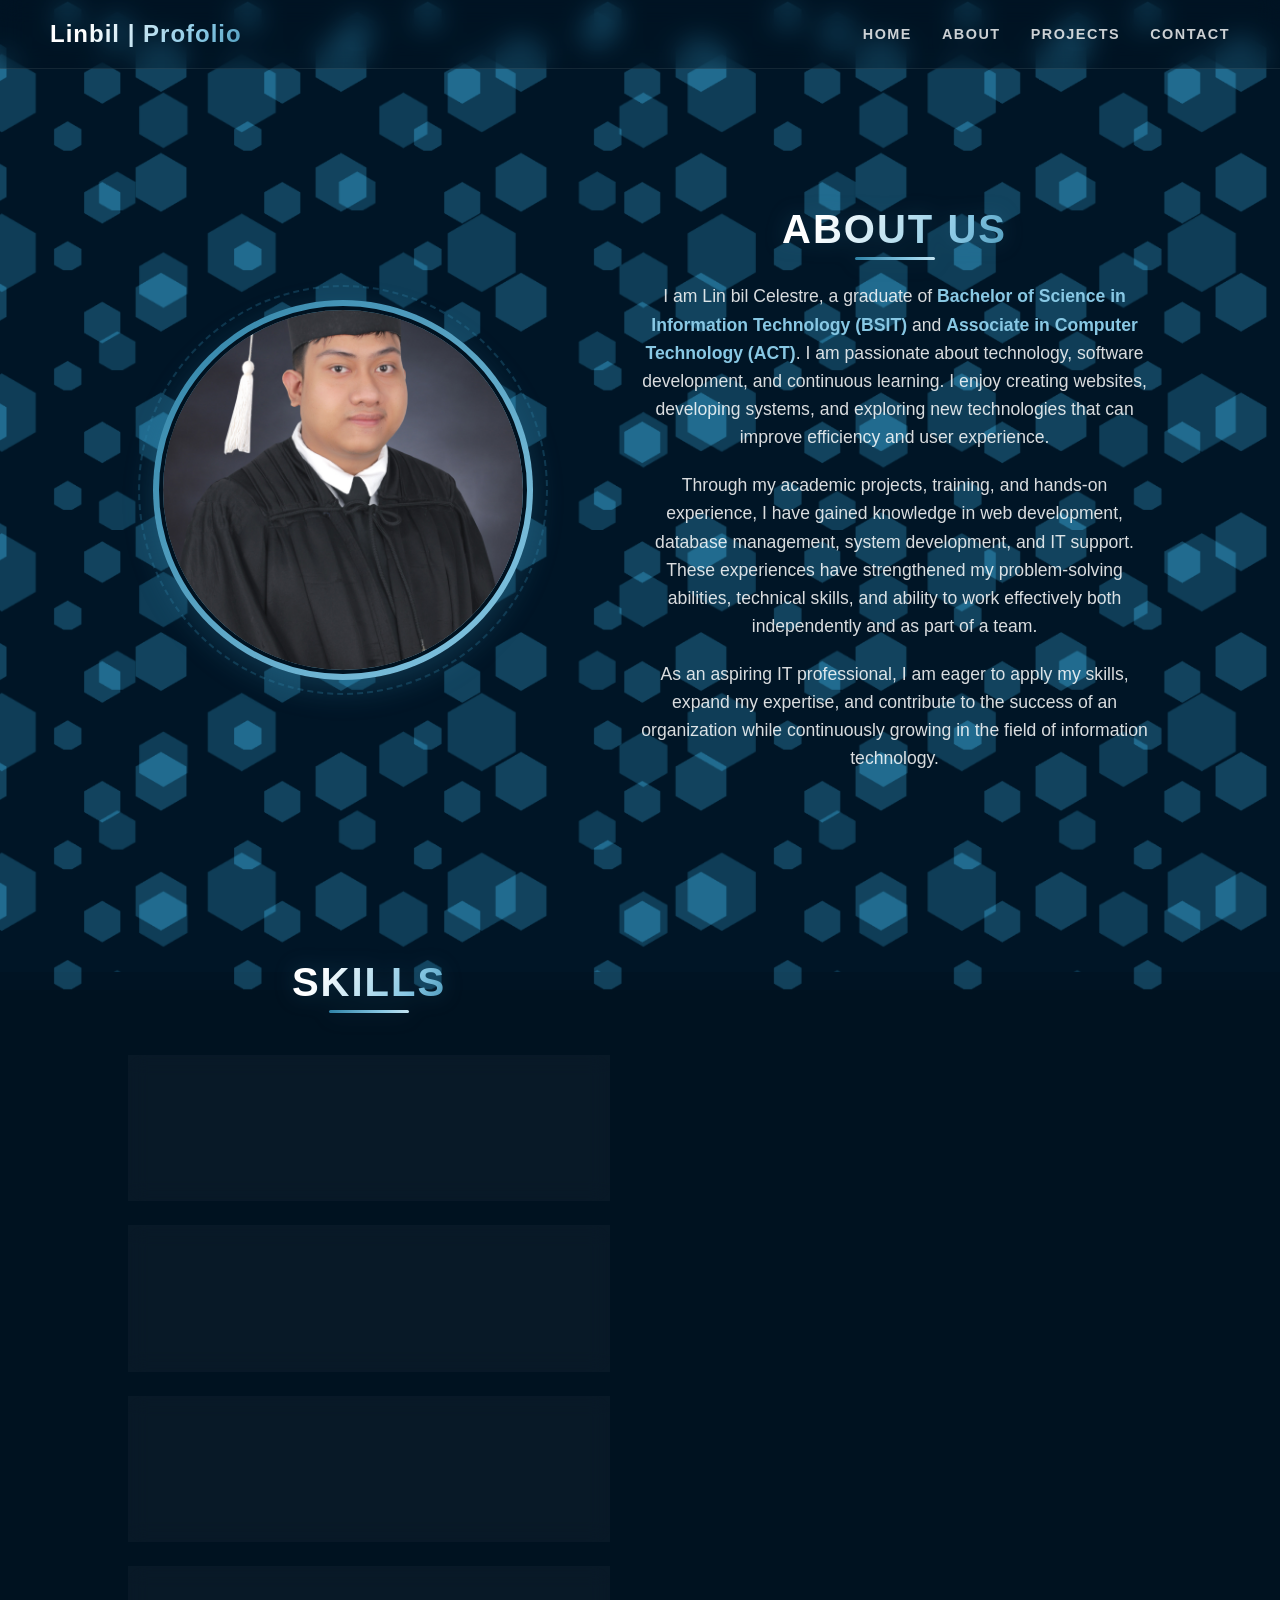
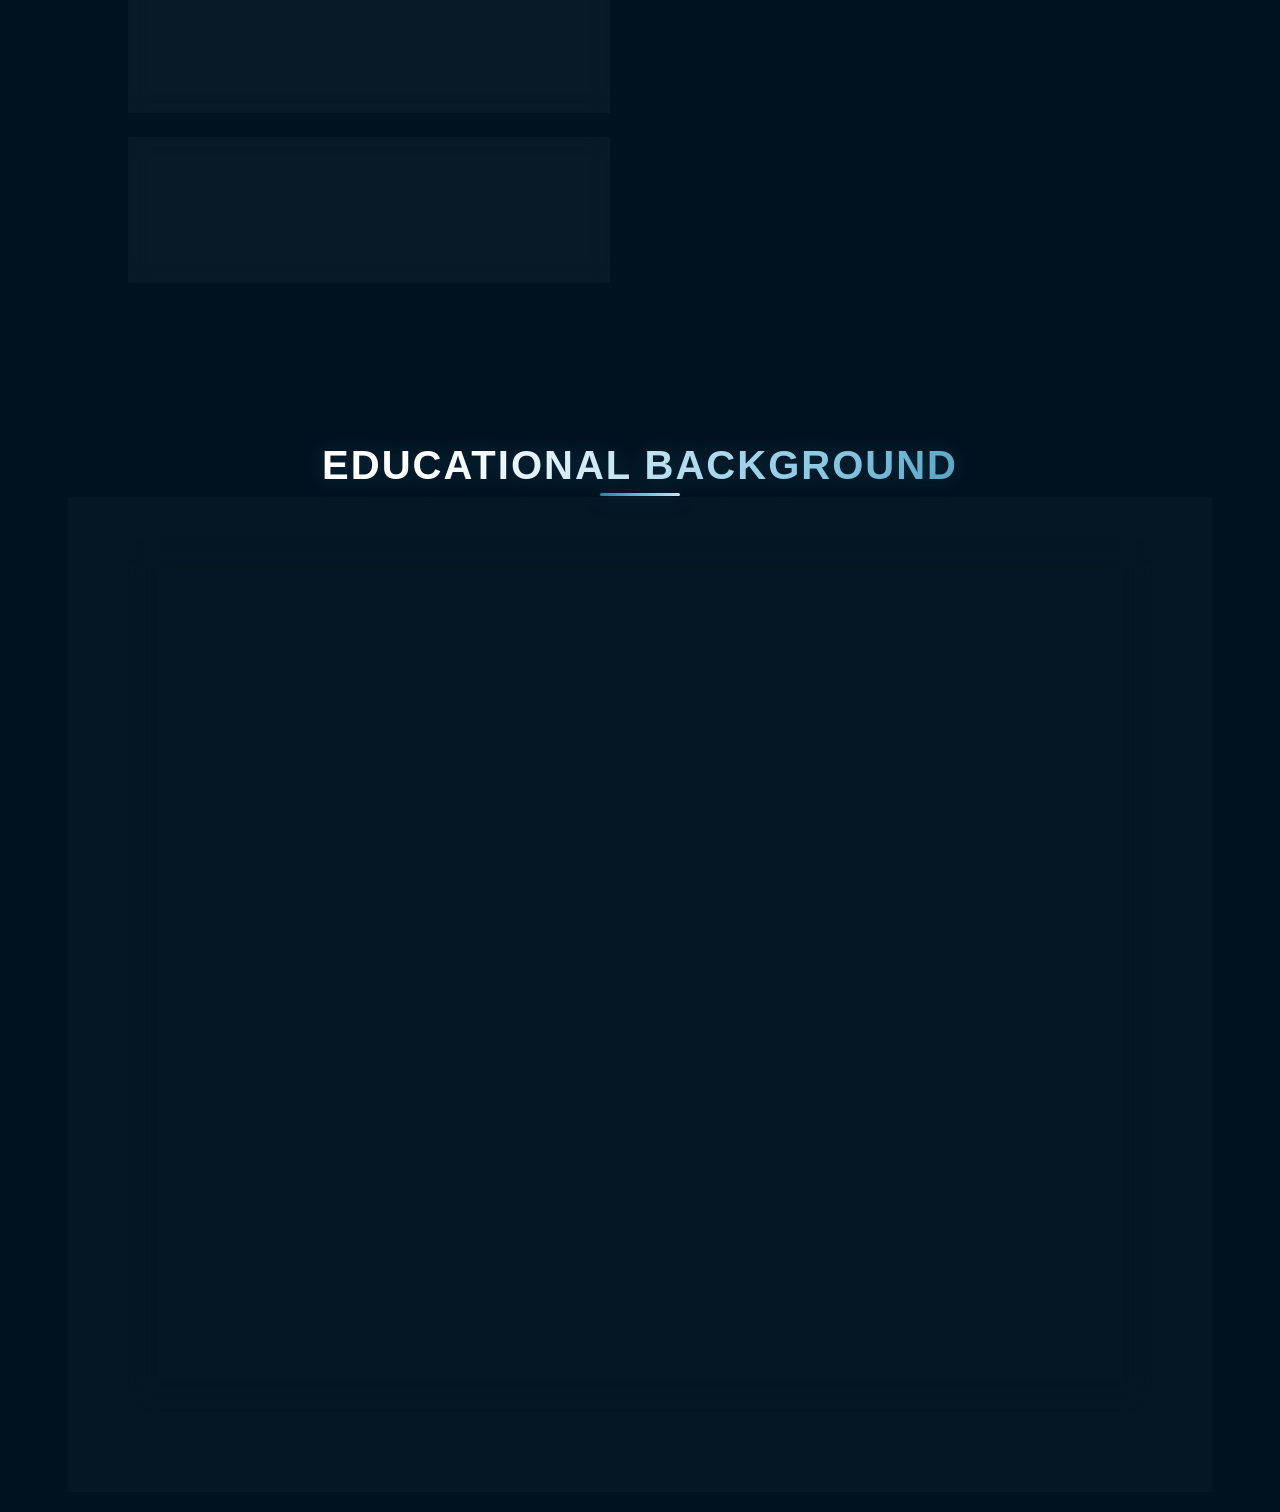
==== About/index.html @ 0e0c112b "." ====
<!DOCTYPE html>
<html lang="en">

<head>
    <meta charset="UTF-8">
    <meta name="viewport" content="width=device-width, initial-scale=1.0">
    <title>About US</title>
    <link rel="stylesheet" href="../index.css">

</head>

<body>
    <script src="../header.js" data-prefix="../"></script>

    <section class="about-section">
        <div class="about-container">
            <div class="about-image">
                <div class="about-image-wrapper">
                    <img src="../About/About.JPG" alt="Linbil Profile">
                </div>
            </div>
            <div class="about-content">
                <h2 class="about-title">ABOUT US</h2>
                <div class="about-text">
                    <p>I am Lin bil Celestre, a graduate of <strong>Bachelor of Science in Information Technology
                            (BSIT)</strong> and <strong>Associate in Computer Technology (ACT)</strong>. I am passionate
                        about technology, software development, and continuous learning. I enjoy creating websites,
                        developing systems, and exploring new technologies that can improve efficiency and user
                        experience.</p>
                    <p>Through my academic projects, training, and hands-on experience, I have gained knowledge in web
                        development, database management, system development, and IT support. These experiences have
                        strengthened my problem-solving abilities, technical skills, and ability to work effectively
                        both independently and as part of a team.</p>
                    <p>As an aspiring IT professional, I am eager to apply my skills, expand my expertise, and
                        contribute to the success of an organization while continuously growing in the field of
                        information technology.</p>
                </div>
            </div>
        </div>
    </section>




    <section class="skills-subjects-section">
        <div class="skills-subjects-container">

            <!-- Left Side: My Skills -->
            <div class="skills-column">
                <h2 class="skills-title">SKILLS</h2>
                <div class="skills-list">
                    <div class="skill-card">
                        <div class="skill-info">
                            <span>PHP</span>
                            <span>85%</span>
                        </div>
                        <div class="progress-bar">
                            <div class="progress" style="--progress-width: 85%;"></div>
                        </div>
                        <p class="skill-desc">Used for server-side scripting, form processing, and database integrations
                            in dynamic web applications.</p>
                    </div>
                    <div class="skill-card">
                        <div class="skill-info">
                            <span>HTML / CSS</span>
                            <span>100%</span>
                        </div>
                        <div class="progress-bar">
                            <div class="progress" style="--progress-width: 100%;"></div>
                        </div>
                        <p class="skill-desc">Proficient in crafting semantic HTML structures and designing responsive
                            layouts using CSS Flexbox and Grid.</p>
                    </div>
                    <div class="skill-card">
                        <div class="skill-info">
                            <span>JAVA SCRIPTS</span>
                            <span>80%</span>
                        </div>
                        <div class="progress-bar">
                            <div class="progress" style="--progress-width: 80%;"></div>
                        </div>
                        <p class="skill-desc">Experienced in writing client-side interactive logic, event handling, and
                            dynamic DOM manipulation.</p>
                    </div>
                    <div class="skill-card">
                        <div class="skill-info">
                            <span>JAVA</span>
                            <span>50%</span>
                        </div>
                        <div class="progress-bar">
                            <div class="progress" style="--progress-width: 50%;"></div>
                        </div>
                        <p class="skill-desc">Familiar with Object-Oriented Programming (OOP) concepts, data structures,
                            and structural logic.</p>
                    </div>
                    <div class="skill-card">
                        <div class="skill-info">
                            <span>C++</span>
                            <span>50%</span>
                        </div>
                        <div class="progress-bar">
                            <div class="progress" style="--progress-width: 50%;"></div>
                        </div>
                        <p class="skill-desc">Understand procedural coding paradigms, memory management, and system
                            troubleshooting fundamentals.</p>
                    </div>
                </div>
            </div>

    </section>

    <!-- Educational Background Section -->
    <section class="education-section">
        <div class="education-container">
            <h2 class="skills-title">EDUCATIONAL BACKGROUND</h2>
            <div class="education-glass-box">
                <div class="education-timeline">
                    <div class="timeline-item">
                        <div class="timeline-dot"></div>
                        <div class="education-card">
                            <div class="education-card-logo">
                                <img src="./logo/bestlink -logo.png" alt="Bestlink College of the Philippines Logo">
                            </div>
                            <div class="education-card-content">
                                <span class="education-date">Graduate</span>
                                <h4 class="education-years">Aug 2022 - May 2026</h4>
                                <p class="education-school">Bestlink College of the Philippines</p>
                                <h3>Bachelor of Science in Information Technology (BSIT)</h3>
                                <p class="education-desc">Specialized in web development, database management, and
                                    system
                                    administration. Developed high-efficiency applications and designed modern user
                                    interfaces during various coursework.</p>
                            </div>
                        </div>
                    </div>
                    <div class="timeline-item">
                        <div class="timeline-dot"></div>
                        <div class="education-card">
                            <div class="education-card-logo">
                                <img src="./logo/Laverdad -logo.jpg" alt="La Verdad Christian College Logo">
                            </div>
                            <div class="education-card-content">
                                <span class="education-date">Graduate</span>
                                <h4 class="education-years">Aug 2020 - June 2021</h4>
                                <p class="education-school">Laverdad Christian College</p>
                                <h3>Associate in Computer Technology (ACT)</h3>
                                <p class="education-desc">Focused on computer programming foundations, algorithm design,
                                    system assembly, and IT troubleshooting techniques.</p>
                            </div>
                        </div>
                    </div>

                    <div class="timeline-item">
                        <div class="timeline-dot"></div>
                        <div class="education-card">
                            <div class="education-card-logo">
                                <img src="./logo/ama Logo.png" alt="AMA Computer College Logo">
                            </div>
                            <div class="education-card-content">
                                <span class="education-date">Graduate</span>
                                <h4 class="education-years">Aug 2015 - March 2018</h4>
                                <p class="education-school">AMA Computer College (Senior High School)</p>
                                <h3>Information and Communications Technology (ICT)</h3>
                                <p class="education-desc">Focused on basic Computer Skills and Microsoft Office
                                    applications</p>
                            </div>
                        </div>
                    </div>
                </div>
            </div>
        </div>
    </section>


</body>

</html>
---- index.css ----
* {
    margin: 0;
    padding: 0;
    box-sizing: border-box;
}

html {
    background-color: #001220;
    scroll-behavior: smooth;
}

body {
    min-height: 100vh;
    margin: 0;
    padding: 0;
    overflow-y: auto;
    overflow-x: hidden;
    font-family: Arial, Helvetica, sans-serif;
    color: white;
    position: relative;
    background: transparent;
    /* Allows pseudo-elements to show through */
}

/* Layer 1 - Primary diamonds (drifting slowly) */
body::before {
    content: "";
    position: fixed;
    /* Extra padding to prevent white background showing during drifting */
    top: -8vh;
    left: -8vw;
    width: 116vw;
    height: 116vh;
    z-index: -2;
    background-image: url(./polygon-scatter-haikei.png);
    background-size: 240px;
    background-position: center;
    background-repeat: repeat;
    animation: floatBackground1 28s ease-in-out infinite alternate;
    transform-origin: center;
    will-change: transform;
    opacity: 0.7;
}

/* Layer 2 - Secondary diamonds (rotated 180deg to double the amount of diamonds and create depth) */
body::after {
    content: "";
    position: fixed;
    top: -10vh;
    left: -10vw;
    width: 120vw;
    height: 120vh;
    z-index: -1;
    background-image: url(./polygon-scatter-haikei.png);
    background-size: 180px;
    background-position: center;
    background-repeat: repeat;
    opacity: 0.45;
    transform-origin: center;
    animation: floatBackground2 40s ease-in-out infinite alternate;
    will-change: transform;
    pointer-events: none;
    /* Do not block mouse inputs */
}

@keyframes floatBackground1 {
    0% {
        transform: translate(0, 0) rotate(0deg) scale(1);
    }

    50% {
        transform: translate(-3.5vw, 2.5vh) rotate(1.2deg) scale(1.02);
    }

    100% {
        transform: translate(3.5vw, -2.5vh) rotate(-1.2deg) scale(1);
    }
}

@keyframes floatBackground2 {
    0% {
        transform: translate(0, 0) rotate(180deg) scale(1.1);
    }

    50% {
        transform: translate(2.5vw, -3.5vh) rotate(181.5deg) scale(1.13);
    }

    100% {
        transform: translate(-2.5vw, 3.5vh) rotate(178.5deg) scale(1.1);
    }
}


/* Header and Navigation Bar Styling with Glassmorphism and Smooth Animations */
header {
    position: fixed;
    top: 0;
    left: 0;
    width: 100%;
    display: flex;
    justify-content: space-between;
    align-items: center;
    padding: 20px 50px;
    z-index: 100;
    /* Stays above the particles background */
    background: rgba(0, 18, 32, 0.3);
    backdrop-filter: blur(12px);
    -webkit-backdrop-filter: blur(12px);
    border-bottom: 1px solid rgba(255, 255, 255, 0.08);

    /* Smooth Entrance Animation */
    animation: headerSlideDown 1s cubic-bezier(0.25, 1, 0.5, 1) forwards;
}

header .logo h1 {
    font-size: 1.5rem;
    font-weight: 800;
    letter-spacing: 1px;
    background: linear-gradient(120deg, #ffffff 10%, #88c8e4 40%, #2e82a6 60%, #88c8e4 80%, #ffffff 100%);
    background-size: 200% auto;
    -webkit-background-clip: text;
    -webkit-text-fill-color: transparent;
    transition: transform 0.3s ease, filter 0.3s ease;
    cursor: pointer;
    animation: textGradientShift 6s linear infinite;
}

header .logo h1:hover {
    transform: scale(1.03);
    filter: drop-shadow(0 0 10px rgba(46, 130, 166, 0.4));
}

header nav ul {
    list-style: none;
    display: flex;
    align-items: center;
    gap: 30px;
}

header nav ul li {
    display: inline-block;
    text-transform: uppercase;
    letter-spacing: 1.5px;
    font-size: 0.9rem;
}

header nav ul li a {
    color: rgba(255, 255, 255, 0.8);
    text-decoration: none;
    font-weight: 600;
    position: relative;
    padding: 5px 0;
    transition: color 0.3s ease;
}

header nav ul li a:hover {
    color: #88c8e4;
}

/* Underline slide effect on nav hover */
header nav ul li a::after {
    content: "";
    position: absolute;
    bottom: 0;
    left: 0;
    width: 100%;
    height: 2px;
    background: linear-gradient(90deg, #2e82a6, #88c8e4);
    transform: scaleX(0);
    transform-origin: right;
    transition: transform 0.35s cubic-bezier(0.25, 1, 0.5, 1);
}

header nav ul li a:hover::after {
    transform: scaleX(1);
    transform-origin: left;
}

/* Keyframes for smooth header drop-down */
@keyframes headerSlideDown {
    0% {
        transform: translateY(-100%);
        opacity: 0;
    }

    100% {
        transform: translateY(0);
        opacity: 1;
    }
}

/* Hero Section Styles */
.hero {
    min-height: calc(100vh - 80px);
    margin-top: 80px;
    display: flex;
    justify-content: space-between;
    align-items: center;
    padding: 40px 10%;
    gap: 50px;
    z-index: 1;
}

.hero-content {
    flex: 1.2;
    display: flex;
    flex-direction: column;
    justify-content: center;
}

.hero-content h1 {
    font-size: 2.8rem;
    font-weight: 800;
    color: #ffffff;
    margin-bottom: 15px;
    line-height: 1.2;
}

.hero-content h1 .name-highlight {
    background: linear-gradient(120deg, #ffffff 10%, #88c8e4 40%, #2e82a6 60%, #88c8e4 80%, #ffffff 100%);
    background-size: 200% auto;
    -webkit-background-clip: text;
    -webkit-text-fill-color: transparent;
    filter: drop-shadow(0 0 10px rgba(46, 130, 166, 0.3));
    animation: textGradientShift 4s linear infinite;
}

@keyframes textGradientShift {
    0% {
        background-position: 0% center;
    }

    100% {
        background-position: 200% center;
    }
}

.hero-content .title-grad {
    font-size: 1.4rem;
    font-weight: 700;
    color: #88c8e4;
    letter-spacing: 2px;
    margin-bottom: 5px;
}

.hero-content .subtitle-grad {
    font-size: 1.1rem;
    color: rgba(255, 255, 255, 0.6);
    margin-bottom: 25px;
}

/* Typing text styling */
.hero-content .typing-text {
    font-size: 2.3rem;
    font-weight: 800;
    color: #ffffff;
    height: 60px;
    /* Prevents layout shifting during typing */
    display: flex;
    align-items: center;
    margin-bottom: 20px;
}

.hero-content .typing-text .typed-text {
    background: linear-gradient(135deg, #88c8e4, #2e82a6);
    -webkit-background-clip: text;
    -webkit-text-fill-color: transparent;
}

.hero-content .typing-text .cursor {
    display: inline-block;
    width: 3px;
    background-color: #2e82a6;
    margin-left: 5px;
    animation: blinkCursor 0.8s infinite;
}

@keyframes blinkCursor {

    0%,
    100% {
        opacity: 0;
    }

    50% {
        opacity: 1;
    }
}

.hero-content .desc {
    font-size: 1.1rem;
    color: rgba(255, 255, 255, 0.8);
    line-height: 1.6;
    margin-bottom: 35px;
    max-width: 550px;
}

/* Social media links */
.social-links {
    display: flex;
    gap: 20px;
    margin-bottom: 40px;
}

.social-icon {
    width: 48px;
    height: 48px;
    border-radius: 50%;
    overflow: hidden;
    display: flex;
    justify-content: center;
    align-items: center;
    background: rgba(255, 255, 255, 0.05);
    border: 1px solid rgba(255, 255, 255, 0.1);
    transition: all 0.4s cubic-bezier(0.175, 0.885, 0.32, 1.275);
}

.social-icon img {
    width: 100%;
    height: 100%;
    object-fit: cover;
    transition: transform 0.4s ease;
}

.social-icon:hover {
    transform: scale(1.15) rotate(8deg);
    background: rgba(46, 130, 166, 0.2);
    border-color: #2e82a6;
    box-shadow: 0 0 15px rgba(46, 130, 166, 0.4);
}

.social-icon:hover img {
    transform: scale(1.05);
}

/* Resume button with premium animations */
.btn-resume {
    align-self: flex-start;
    padding: 14px 45px;
    font-size: 1.05rem;
    font-weight: 700;
    color: #ffffff;
    background: linear-gradient(135deg, #1d6e91, #2e82a6);
    border: none;
    border-radius: 30px;
    text-decoration: none;
    box-shadow: 0 4px 15px rgba(46, 130, 166, 0.3);
    transition: all 0.4s cubic-bezier(0.25, 1, 0.5, 1);
    position: relative;
    overflow: hidden;
}

/* Shiny hover animation effect */
.btn-resume::before {
    content: "";
    position: absolute;
    top: 0;
    left: -100%;
    width: 100%;
    height: 100%;
    background: linear-gradient(120deg,
            transparent,
            rgba(255, 255, 255, 0.25),
            transparent);
    transition: all 0.6s ease;
}

.btn-resume:hover {
    transform: translateY(-4px) scale(1.02);
    box-shadow: 0 8px 25px rgba(46, 130, 166, 0.5);
    background: linear-gradient(135deg, #2e82a6, #88c8e4);
}

.btn-resume:hover::before {
    left: 100%;
}

.btn-resume:active {
    transform: translateY(-1px);
}

/* Hero Profile image styling with float animation */
.hero-image {
    flex: 0.8;
    display: flex;
    justify-content: center;
    align-items: center;
}

.image-wrapper {
    position: relative;
    width: 320px;
    height: 320px;
    border-radius: 50%;
    padding: 5px;
    background: linear-gradient(135deg, #2e82a6, #88c8e4);
    box-shadow: 0 10px 30px rgba(46, 130, 166, 0.3);
    /* Float animation */
    animation: floatImage 6s ease-in-out infinite;
    transition: transform 0.4s ease, box-shadow 0.4s ease;
}

.image-wrapper::before {
    content: "";
    position: absolute;
    top: -15px;
    left: -15px;
    right: -15px;
    bottom: -15px;
    border-radius: 50%;
    border: 2px dashed rgba(46, 130, 166, 0.3);
    animation: rotateRing 20s linear infinite;
    pointer-events: none;
}

.image-wrapper img {
    width: 100%;
    height: 100%;
    border-radius: 50%;
    object-fit: cover;
    border: 4px solid #001220;
    /* Matches background */
}

/* Smooth float and rotation keyframes */
@keyframes floatImage {

    0%,
    100% {
        transform: translateY(0);
    }

    50% {
        transform: translateY(-15px);
        box-shadow: 0 20px 40px rgba(46, 130, 166, 0.5);
    }
}

@keyframes rotateRing {
    0% {
        transform: rotate(0deg);
    }

    100% {
        transform: rotate(360deg);
    }
}

/* Responsive styles */
@media (max-width: 992px) {
    .hero {
        flex-direction: column-reverse;
        text-align: center;
        padding: 40px 5%;
        margin-top: 100px;
        gap: 40px;
    }

    .hero-content {
        align-items: center;
    }

    .btn-resume {
        align-self: center;
    }

    .image-wrapper {
        width: 260px;
        height: 260px;
    }
}

/* About Page Styles */
.about-section {
    min-height: calc(100vh - 80px);
    margin-top: 80px;
    display: flex;
    justify-content: center;
    align-items: center;
    padding: 40px 10%;
    z-index: 1;
}

.about-container {
    display: flex;
    align-items: center;
    justify-content: space-between;
    gap: 80px;
    width: 100%;
    max-width: 1200px;
}

.about-image {
    flex: 1;
    display: flex;
    justify-content: center;
}

.about-image-wrapper {
    position: relative;
    width: 380px;
    height: 380px;
    border-radius: 50%;
    padding: 6px;
    background: linear-gradient(135deg, #2e82a6, #88c8e4);
    box-shadow: 0 10px 30px rgba(46, 130, 166, 0.3);
    animation: floatImage 6s ease-in-out infinite;
}

.about-image-wrapper::before {
    content: "";
    position: absolute;
    top: -15px;
    left: -15px;
    right: -15px;
    bottom: -15px;
    border-radius: 50%;
    border: 2px dashed rgba(46, 130, 166, 0.3);
    animation: rotateRing 20s linear infinite;
    pointer-events: none;
}

.about-image-wrapper img {
    width: 100%;
    height: 100%;
    border-radius: 50%;
    object-fit: cover;
    border: 4px solid #001220;
}

.about-content {
    flex: 1.2;
    display: flex;
    flex-direction: column;
    align-items: center;
    /* Centers the content block horizontally */
    text-align: center;
    /* Centers the text */
}

.about-title {
    font-size: 2.5rem;
    font-weight: 800;
    letter-spacing: 2px;
    background: linear-gradient(120deg, #ffffff 10%, #88c8e4 40%, #2e82a6 60%, #88c8e4 80%, #ffffff 100%);
    background-size: 200% auto;
    -webkit-background-clip: text;
    -webkit-text-fill-color: transparent;
    margin-bottom: 30px;
    position: relative;
    animation: textGradientShift 4s linear infinite;
    filter: drop-shadow(0 0 10px rgba(46, 130, 166, 0.25));
}

/* Subtle line under the title */
.about-title::after {
    content: "";
    position: absolute;
    bottom: -8px;
    left: 50%;
    transform: translateX(-50%);
    width: 80px;
    height: 3px;
    background: linear-gradient(90deg, #2e82a6, #88c8e4, #ffffff, #2e82a6);
    background-size: 200% auto;
    border-radius: 2px;
    animation: textGradientShift 4s linear infinite;
}

.about-text {
    display: flex;
    flex-direction: column;
    gap: 20px;
}

.about-text p {
    font-size: 1.1rem;
    line-height: 1.6;
    color: rgba(255, 255, 255, 0.85);
}

.about-text strong {
    color: #88c8e4;
    font-weight: 600;
}

/* Responsive styles */
@media (max-width: 992px) {
    .about-container {
        flex-direction: column;
        gap: 50px;
    }

    .about-image-wrapper {
        width: 300px;
        height: 300px;
    }

    .about-title {
        font-size: 2.2rem;
    }
}

/* Custom Scrollbar styled dynamically */
::-webkit-scrollbar {
    width: 10px;
}

::-webkit-scrollbar-track {
    background: rgba(0, 18, 32, 0.8);
    margin-top: 80px;
    /* Offset to start the scrollbar exactly below the header */
}

::-webkit-scrollbar-thumb {
    background: linear-gradient(180deg, #2e82a6, #88c8e4);
    border-radius: 5px;
    border: 2px solid #001220;
}

::-webkit-scrollbar-thumb:hover {
    background: linear-gradient(180deg, #88c8e4, #ffffff);
}

/* Skills & Subjects Section Styles */
.skills-subjects-section {
    padding: 60px 10% 100px 10%;
    display: flex;
    justify-content: center;
    align-items: center;
    z-index: 1;
    position: relative;
}

.skills-subjects-container {
    width: 100%;
    max-width: 1200px;
    display: grid;
    grid-template-columns: 1fr 1fr;
    gap: 60px;
}

.skills-column,
.subjects-column {
    display: flex;
    flex-direction: column;
    align-items: center;
    width: 100%;
}

.skills-title {
    font-size: 2.5rem;
    font-weight: 800;
    letter-spacing: 2px;
    background: linear-gradient(120deg, #ffffff 10%, #88c8e4 40%, #2e82a6 60%, #88c8e4 80%, #ffffff 100%);
    background-size: 200% auto;
    -webkit-background-clip: text;
    -webkit-text-fill-color: transparent;
    margin-bottom: 50px;
    position: relative;
    animation: textGradientShift 4s linear infinite;
    filter: drop-shadow(0 0 10px rgba(46, 130, 166, 0.25));
}

.skills-title::after {
    content: "";
    position: absolute;
    bottom: -8px;
    left: 50%;
    transform: translateX(-50%);
    width: 80px;
    height: 3px;
    background: linear-gradient(90deg, #2e82a6, #88c8e4, #ffffff, #2e82a6);
    background-size: 200% auto;
    border-radius: 2px;
    animation: textGradientShift 4s linear infinite;
}

.skills-list {
    display: flex;
    flex-direction: column;
    gap: 25px;
    width: 100%;
}

.skill-card {
    background: rgba(255, 255, 255, 0.03);
    border: 1px solid rgba(255, 255, 255, 0.05);
    border-radius: 16px;
    padding: 20px 30px;
    backdrop-filter: blur(10px);
    -webkit-backdrop-filter: blur(10px);
    transition: transform 0.4s cubic-bezier(0.175, 0.885, 0.32, 1.275), box-shadow 0.4s ease, border-color 0.4s ease;
    width: 100%;
}

.skill-card:hover {
    transform: translateY(-5px);
    border-color: rgba(46, 130, 166, 0.3);
    box-shadow: 0 15px 30px rgba(0, 18, 32, 0.5), 0 0 20px rgba(46, 130, 166, 0.25);
}

.skill-info {
    display: flex;
    justify-content: space-between;
    align-items: center;
    margin-bottom: 12px;
}

.skill-info span {
    font-size: 1.1rem;
    font-weight: 600;
}

.skill-info span:first-child {
    color: #ffffff;
}

.skill-info span:last-child {
    color: #88c8e4;
}

.progress-bar {
    width: 100%;
    height: 10px;
    background: rgba(255, 255, 255, 0.1);
    border-radius: 5px;
    overflow: hidden;
}

.progress {
    height: 100%;
    width: var(--progress-width);
    background: linear-gradient(90deg, #2e82a6, #88c8e4);
    border-radius: 5px;
    animation: fillProgress 1.8s cubic-bezier(0.1, 0.8, 0.2, 1) forwards;
    position: relative;
    overflow: hidden;
}

.progress::after {
    content: "";
    position: absolute;
    top: 0;
    left: -100%;
    width: 100%;
    height: 100%;
    background: linear-gradient(90deg, transparent, rgba(255, 255, 255, 0.25), transparent);
    animation: progressShine 3s infinite linear;
}

.skill-desc {
    font-size: 0.95rem;
    color: rgba(255, 255, 255, 0.7);
    line-height: 1.5;
    margin-top: 15px;
}

@keyframes fillProgress {
    from {
        width: 0;
    }

    to {
        width: var(--progress-width);
    }
}

@keyframes progressShine {
    0% {
        left: -100%;
    }

    100% {
        left: 100%;
    }
}

@media (max-width: 992px) {
    .skills-subjects-container {
        grid-template-columns: 1fr;
        gap: 50px;
    }

    .skills-subjects-section {
        padding: 40px 5% 80px 5%;
    }
}

.subject-card {
    background: rgba(255, 255, 255, 0.03);
    border: 1px solid rgba(255, 255, 255, 0.05);
    border-radius: 16px;
    padding: 24px 30px;
    backdrop-filter: blur(10px);
    -webkit-backdrop-filter: blur(10px);
    transition: transform 0.4s cubic-bezier(0.175, 0.885, 0.32, 1.275), box-shadow 0.4s ease, border-color 0.4s ease;
    width: 100%;
    display: flex;
    align-items: center;
    justify-content: center;
    text-align: center;
}

.subject-card:hover {
    transform: translateY(-5px);
    border-color: rgba(46, 130, 166, 0.3);
    box-shadow: 0 15px 30px rgba(0, 18, 32, 0.5), 0 0 20px rgba(46, 130, 166, 0.25);
}

.subject-card span {
    font-size: 1.15rem;
    font-weight: 600;
    color: #ffffff;
    background: linear-gradient(135deg, #ffffff 60%, #88c8e4);
    -webkit-background-clip: text;
    -webkit-text-fill-color: transparent;
}

/* Education Section Styles */
.education-section {
    padding: 60px 10% 100px 10%;
    display: flex;
    justify-content: center;
    align-items: center;
    z-index: 1;
    position: relative;
}

.education-container {
    width: 100%;
    max-width: 1200px;
    display: flex;
    flex-direction: column;
    align-items: center;
}

.education-glass-box {
    background: rgba(255, 255, 255, 0.02);
    border: 1px solid rgba(255, 255, 255, 0.05);
    border-radius: 24px;
    padding: 50px 40px;
    width: 100%;
    backdrop-filter: blur(15px);
    -webkit-backdrop-filter: blur(15px);
    box-shadow: 0 20px 40px rgba(0, 18, 32, 0.4), inset 0 0 20px rgba(255, 255, 255, 0.01);
}

.education-timeline {
    position: relative;
    border-left: 2px solid rgba(46, 130, 166, 0.3);
    margin-left: 20px;
    padding-left: 30px;
    display: flex;
    flex-direction: column;
    gap: 40px;
}

.timeline-item {
    position: relative;
}

.timeline-dot {
    position: absolute;
    left: -41px;
    top: 10px;
    width: 20px;
    height: 20px;
    border-radius: 50%;
    background: #001220;
    border: 3px solid #88c8e4;
    box-shadow: 0 0 10px rgba(136, 200, 228, 0.8);
    transition: background 0.3s ease, transform 0.3s ease;
}

.timeline-item:hover .timeline-dot {
    background: #88c8e4;
    transform: scale(1.2);
}

.education-card {
    background: rgba(255, 255, 255, 0.02);
    border: 1px solid rgba(255, 255, 255, 0.03);
    border-radius: 16px;
    padding: 25px 30px;
    transition: transform 0.3s ease, border-color 0.3s ease, box-shadow 0.3s ease;
    display: flex;
    flex-direction: row-reverse;
    gap: 25px;
    align-items: flex-start;
}

.education-card:hover {
    transform: translateX(5px);
    border-color: rgba(46, 130, 166, 0.2);
    box-shadow: 0 10px 25px rgba(0, 18, 32, 0.3), 0 0 15px rgba(46, 130, 166, 0.15);
}

.education-card-logo {
    flex-shrink: 0;
    width: 64px;
    height: 64px;
    border-radius: 12px;
    background: rgba(255, 255, 255, 0.04);
    border: 1px solid rgba(255, 255, 255, 0.08);
    display: flex;
    justify-content: center;
    align-items: center;
    overflow: hidden;
    padding: 6px;
}

.education-card-logo img {
    width: 100%;
    height: 100%;
    object-fit: contain;
}

.education-card-content {
    flex: 1;
}

.education-date {
    display: inline-block;
    padding: 6px 14px;
    background: rgba(46, 130, 166, 0.2);
    border: 1px solid rgba(46, 130, 166, 0.3);
    color: #88c8e4;
    border-radius: 20px;
    font-size: 0.85rem;
    font-weight: 700;
    margin-bottom: 15px;
    letter-spacing: 0.5px;
}

.education-years {
    font-size: 0.9rem;
    font-weight: 600;
    color: rgba(255, 255, 255, 0.6);
    margin-bottom: 8px;
    display: flex;
    align-items: center;
    gap: 8px;
    letter-spacing: 0.5px;
}

.education-years::before {
    content: "📅";
    font-size: 0.85rem;
    opacity: 0.8;
}

.education-school {
    font-size: 1.05rem;
    font-weight: 700;
    color: #88c8e4;
    margin-bottom: 12px;
    display: flex;
    align-items: center;
    gap: 8px;
    letter-spacing: 0.5px;
}

.education-school::before {
    content: "🏫";
    font-size: 0.95rem;
    opacity: 0.8;
}

.education-card h3 {
    font-size: 1.35rem;
    color: #ffffff;
    margin-bottom: 10px;
}

.education-desc {
    font-size: 1rem;
    color: rgba(255, 255, 255, 0.7);
    line-height: 1.6;
}

@media (max-width: 768px) {
    .education-glass-box {
        padding: 30px 20px;
    }

    .education-timeline {
        padding-left: 20px;
        margin-left: 10px;
    }

    .timeline-dot {
        left: -31px;
        width: 16px;
        height: 16px;
        border-width: 2.5px;
    }

    .education-card {
        flex-direction: column;
        align-items: center;
        text-align: center;
        gap: 15px;
    }

    .education-years,
    .education-school {
        justify-content: center;
    }

    .education-card h3 {
        font-size: 1.25rem;
    }
}
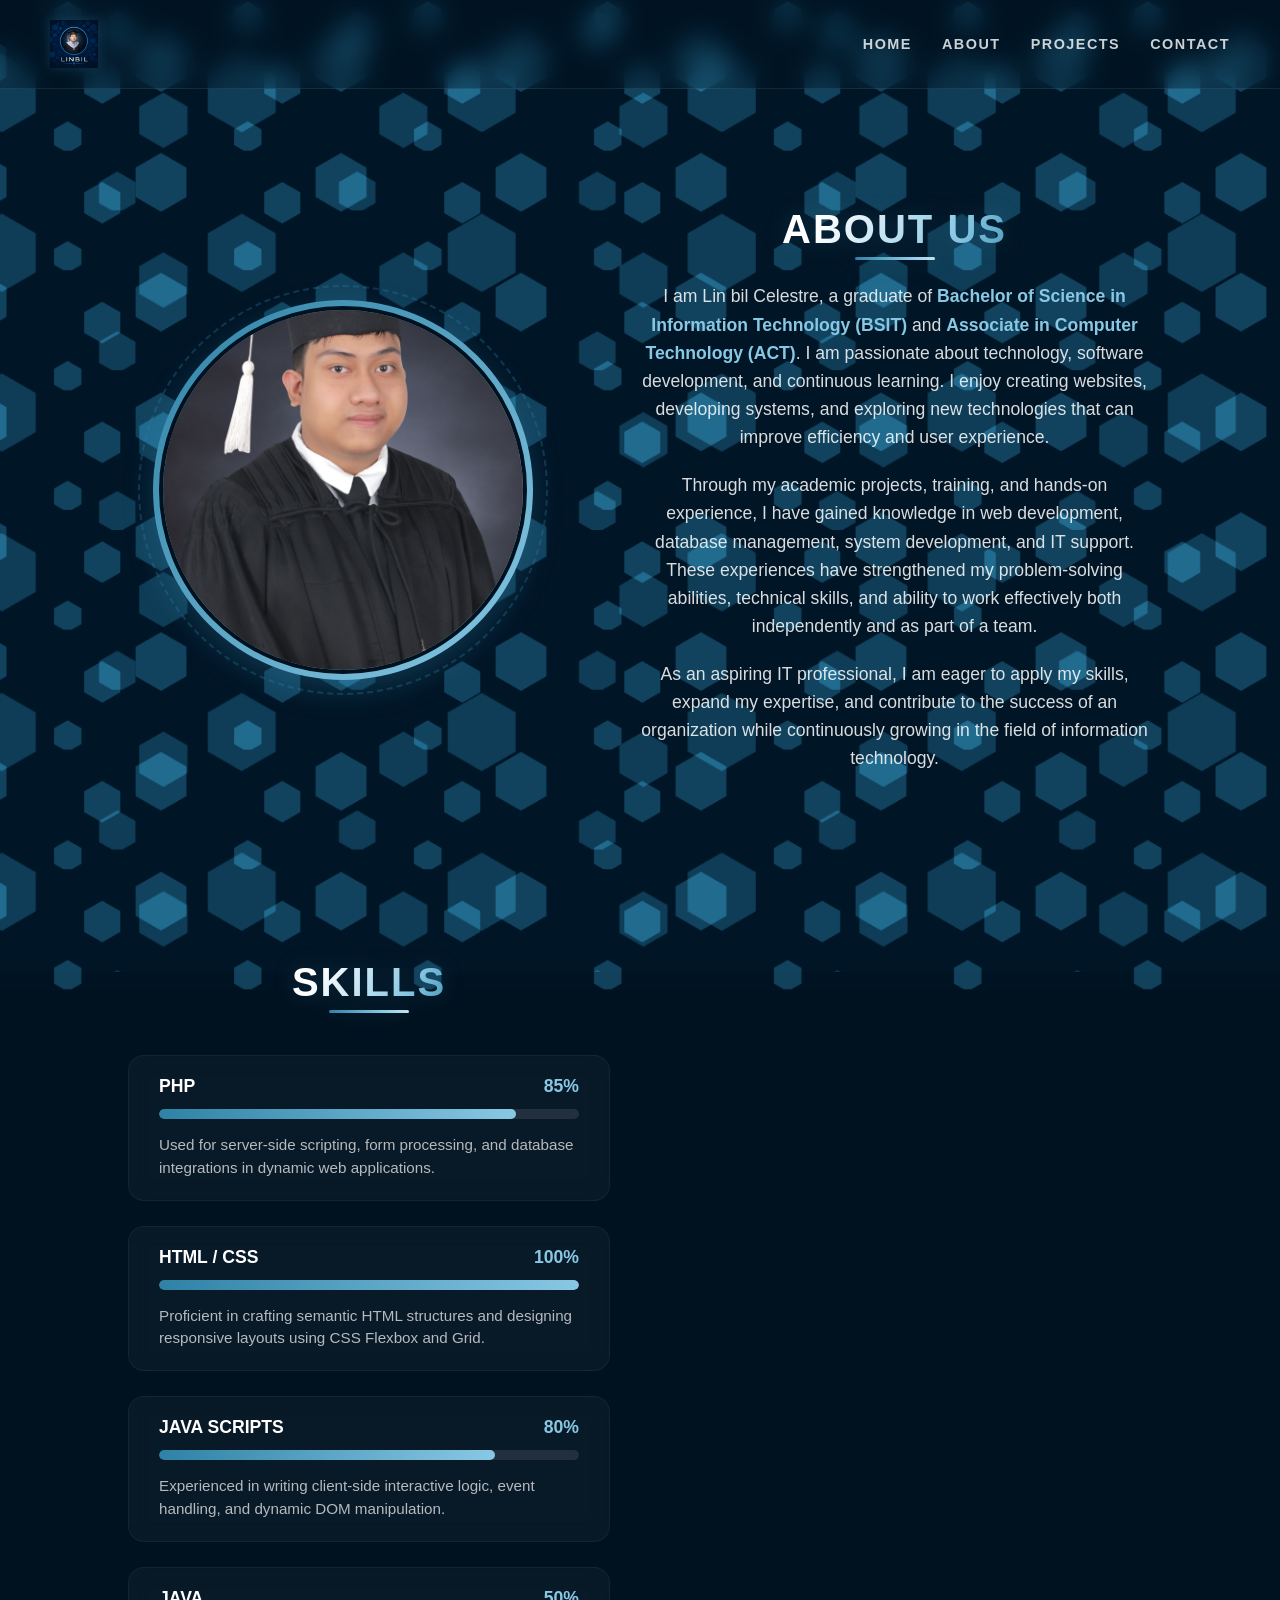
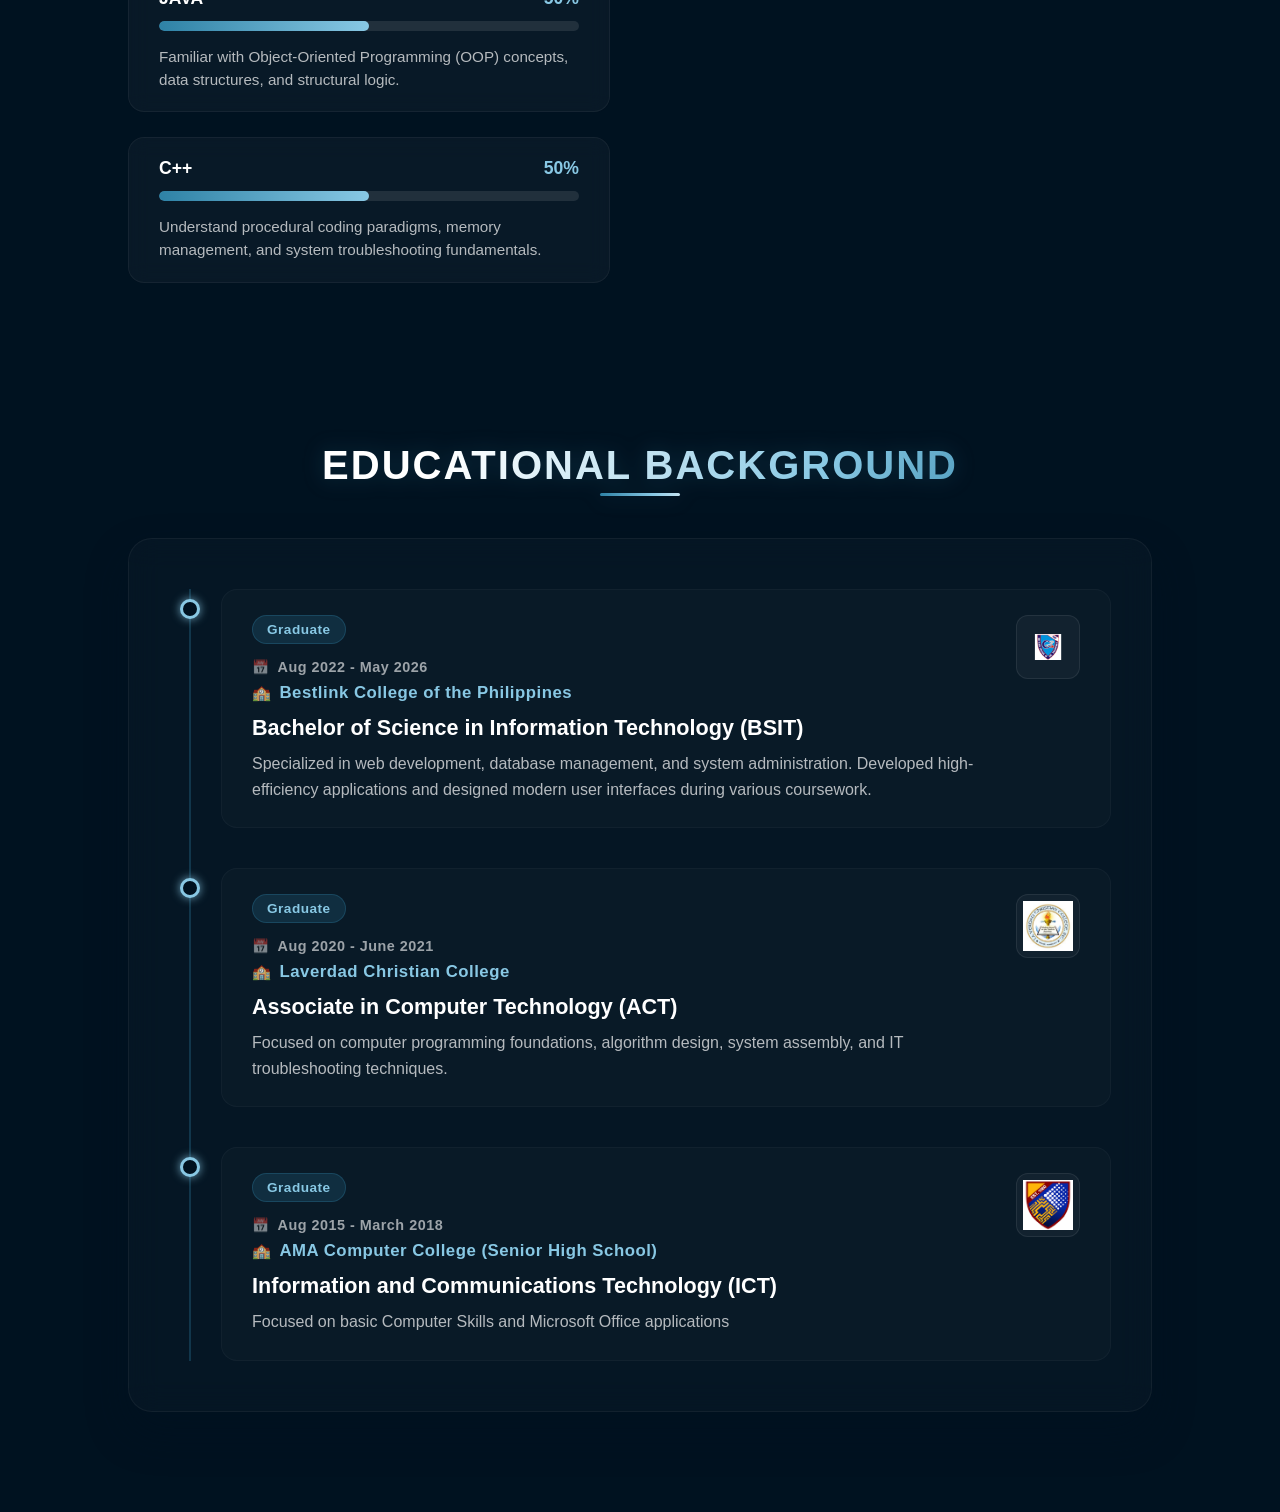
==== commit 33db67d4: "." ====
--- a/About/index.html
+++ b/About/index.html
@@ -5,6 +5,7 @@
     <meta charset="UTF-8">
     <meta name="viewport" content="width=device-width, initial-scale=1.0">
     <title>About US</title>
+    <link rel="icon" type="image/png" href="../logo.png">
     <link rel="stylesheet" href="../index.css">
 
 </head>
--- a/index.css
+++ b/index.css
@@ -113,22 +113,23 @@
     animation: headerSlideDown 1s cubic-bezier(0.25, 1, 0.5, 1) forwards;
 }
 
-header .logo h1 {
-    font-size: 1.5rem;
-    font-weight: 800;
-    letter-spacing: 1px;
-    background: linear-gradient(120deg, #ffffff 10%, #88c8e4 40%, #2e82a6 60%, #88c8e4 80%, #ffffff 100%);
-    background-size: 200% auto;
-    -webkit-background-clip: text;
-    -webkit-text-fill-color: transparent;
+header .logo-link {
+    display: flex;
+    align-items: center;
+    text-decoration: none;
+}
+
+header .logo-img {
+    height: 48px;
+    width: auto;
+    object-fit: contain;
     transition: transform 0.3s ease, filter 0.3s ease;
-    cursor: pointer;
-    animation: textGradientShift 6s linear infinite;
-}
-
-header .logo h1:hover {
-    transform: scale(1.03);
-    filter: drop-shadow(0 0 10px rgba(46, 130, 166, 0.4));
+    filter: drop-shadow(0 0 6px rgba(46, 130, 166, 0.3));
+}
+
+header .logo-link:hover .logo-img {
+    transform: scale(1.06);
+    filter: drop-shadow(0 0 12px rgba(46, 130, 166, 0.6));
 }
 
 header nav ul {
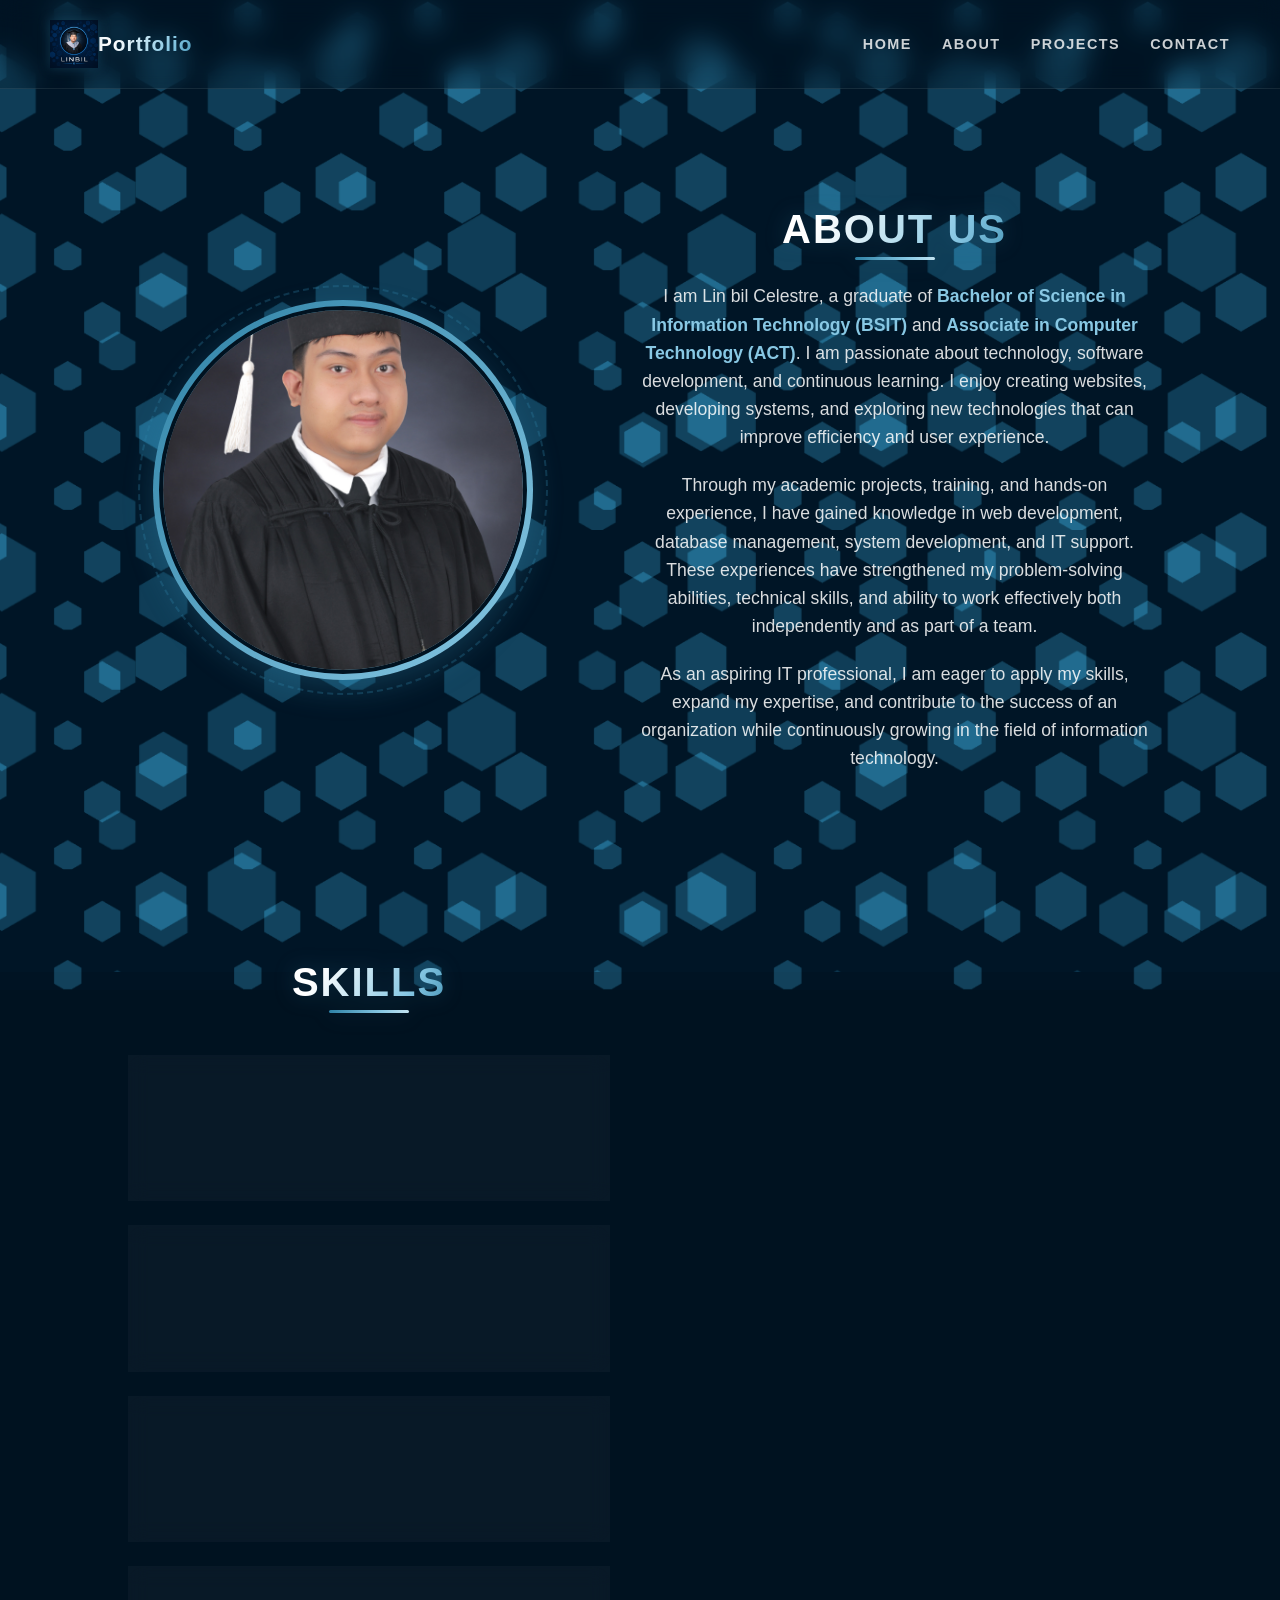
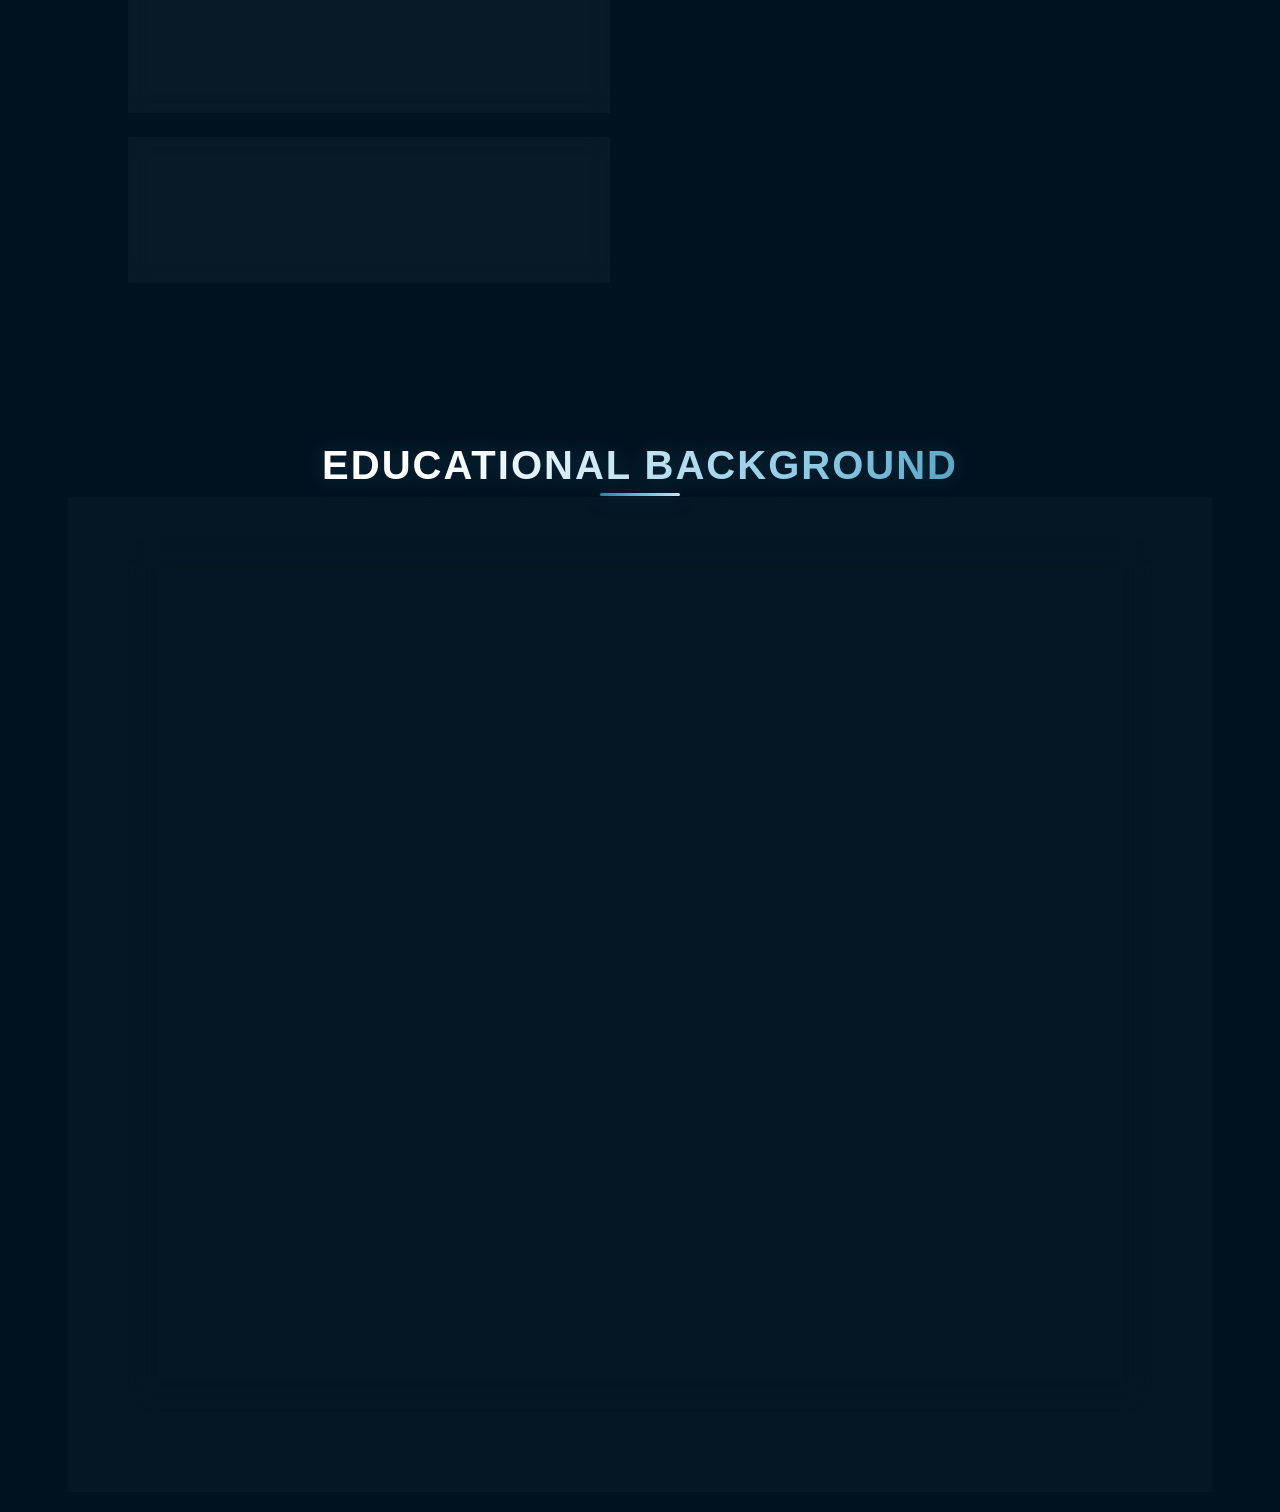
==== commit d335fe79: "." ====
--- a/About/index.html
+++ b/About/index.html
@@ -4,7 +4,7 @@
 <head>
     <meta charset="UTF-8">
     <meta name="viewport" content="width=device-width, initial-scale=1.0">
-    <title>About US</title>
+    <title> About</title>
     <link rel="icon" type="image/png" href="../logo.png">
     <link rel="stylesheet" href="../index.css">
 
--- a/index.css
+++ b/index.css
@@ -132,6 +132,18 @@
     filter: drop-shadow(0 0 12px rgba(46, 130, 166, 0.6));
 }
 
+header .logo-text {
+    font-size: 1.3rem;
+    font-weight: 800;
+    letter-spacing: 1px;
+    background: linear-gradient(120deg, #ffffff 10%, #88c8e4 40%, #2e82a6 60%, #88c8e4 80%, #ffffff 100%);
+    background-size: 200% auto;
+    -webkit-background-clip: text;
+    -webkit-text-fill-color: transparent;
+    animation: textGradientShift 6s linear infinite;
+    white-space: nowrap;
+}
+
 header nav ul {
     list-style: none;
     display: flex;
